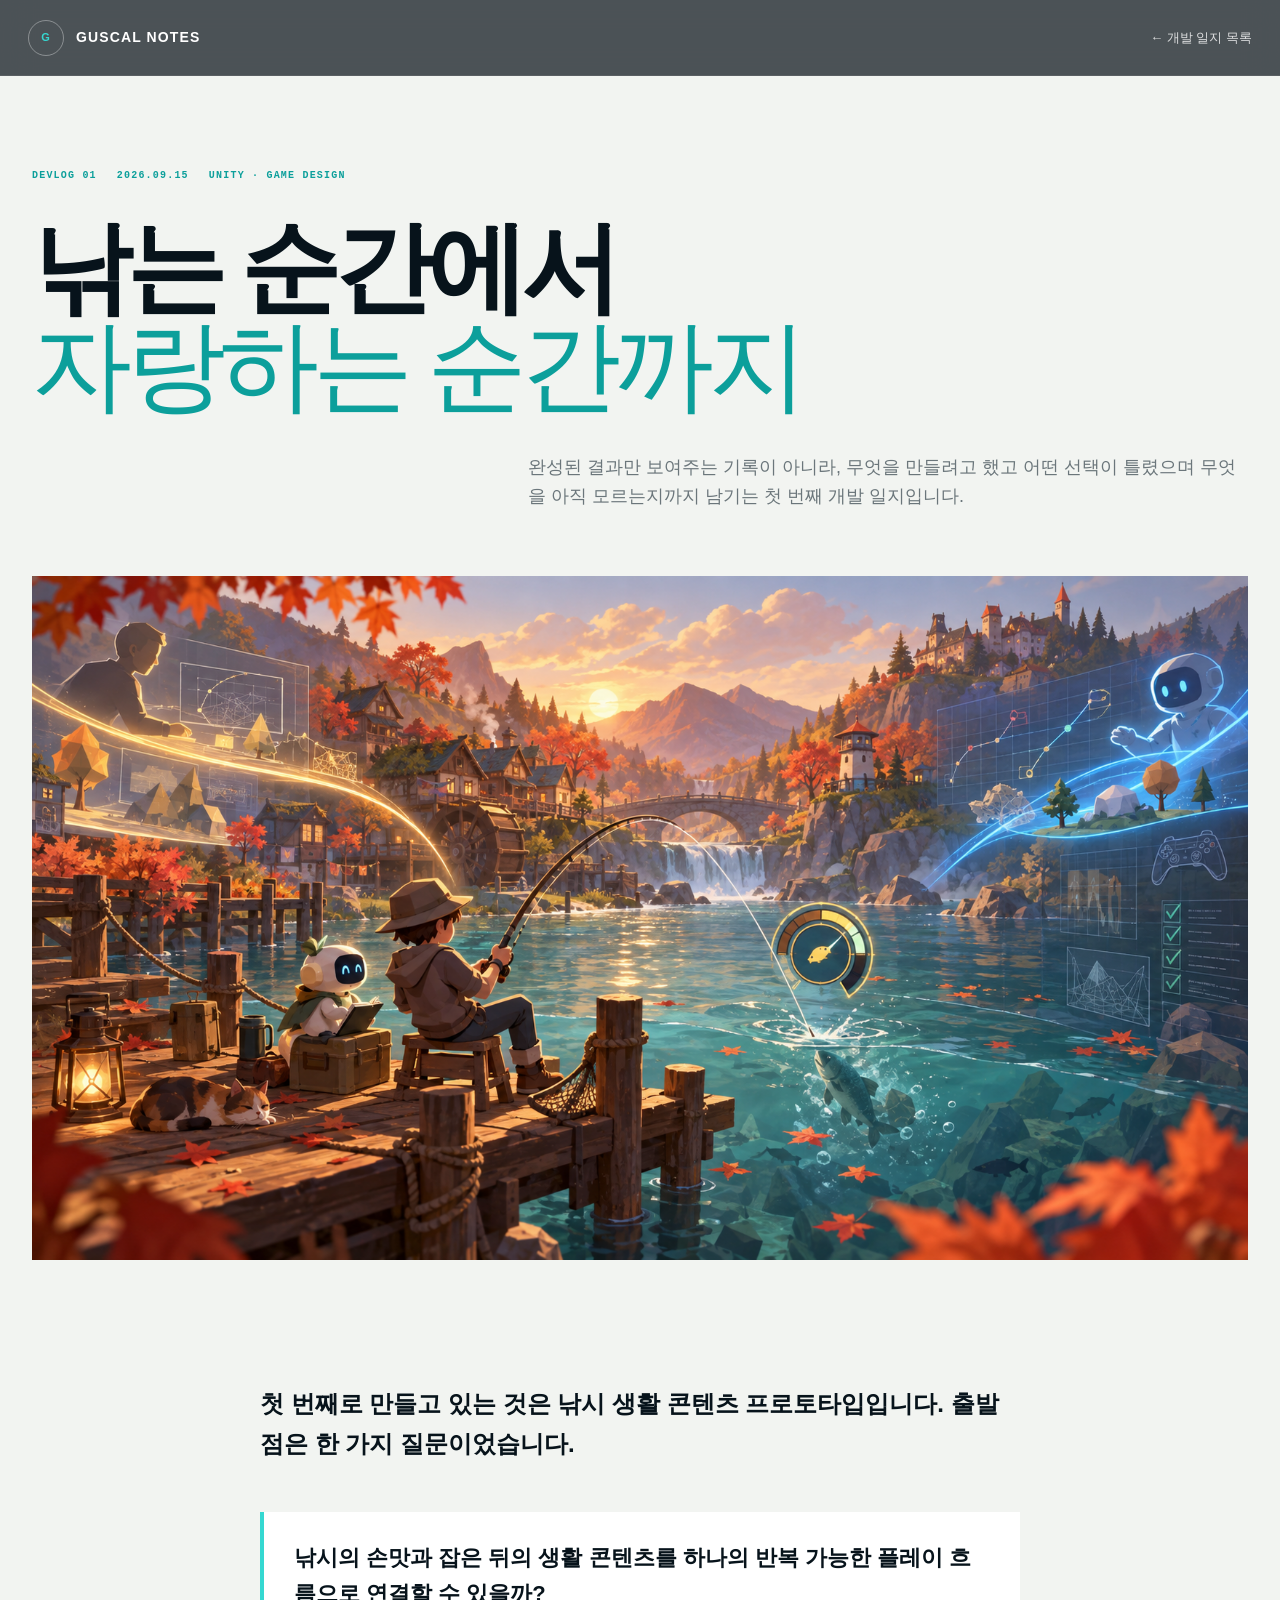
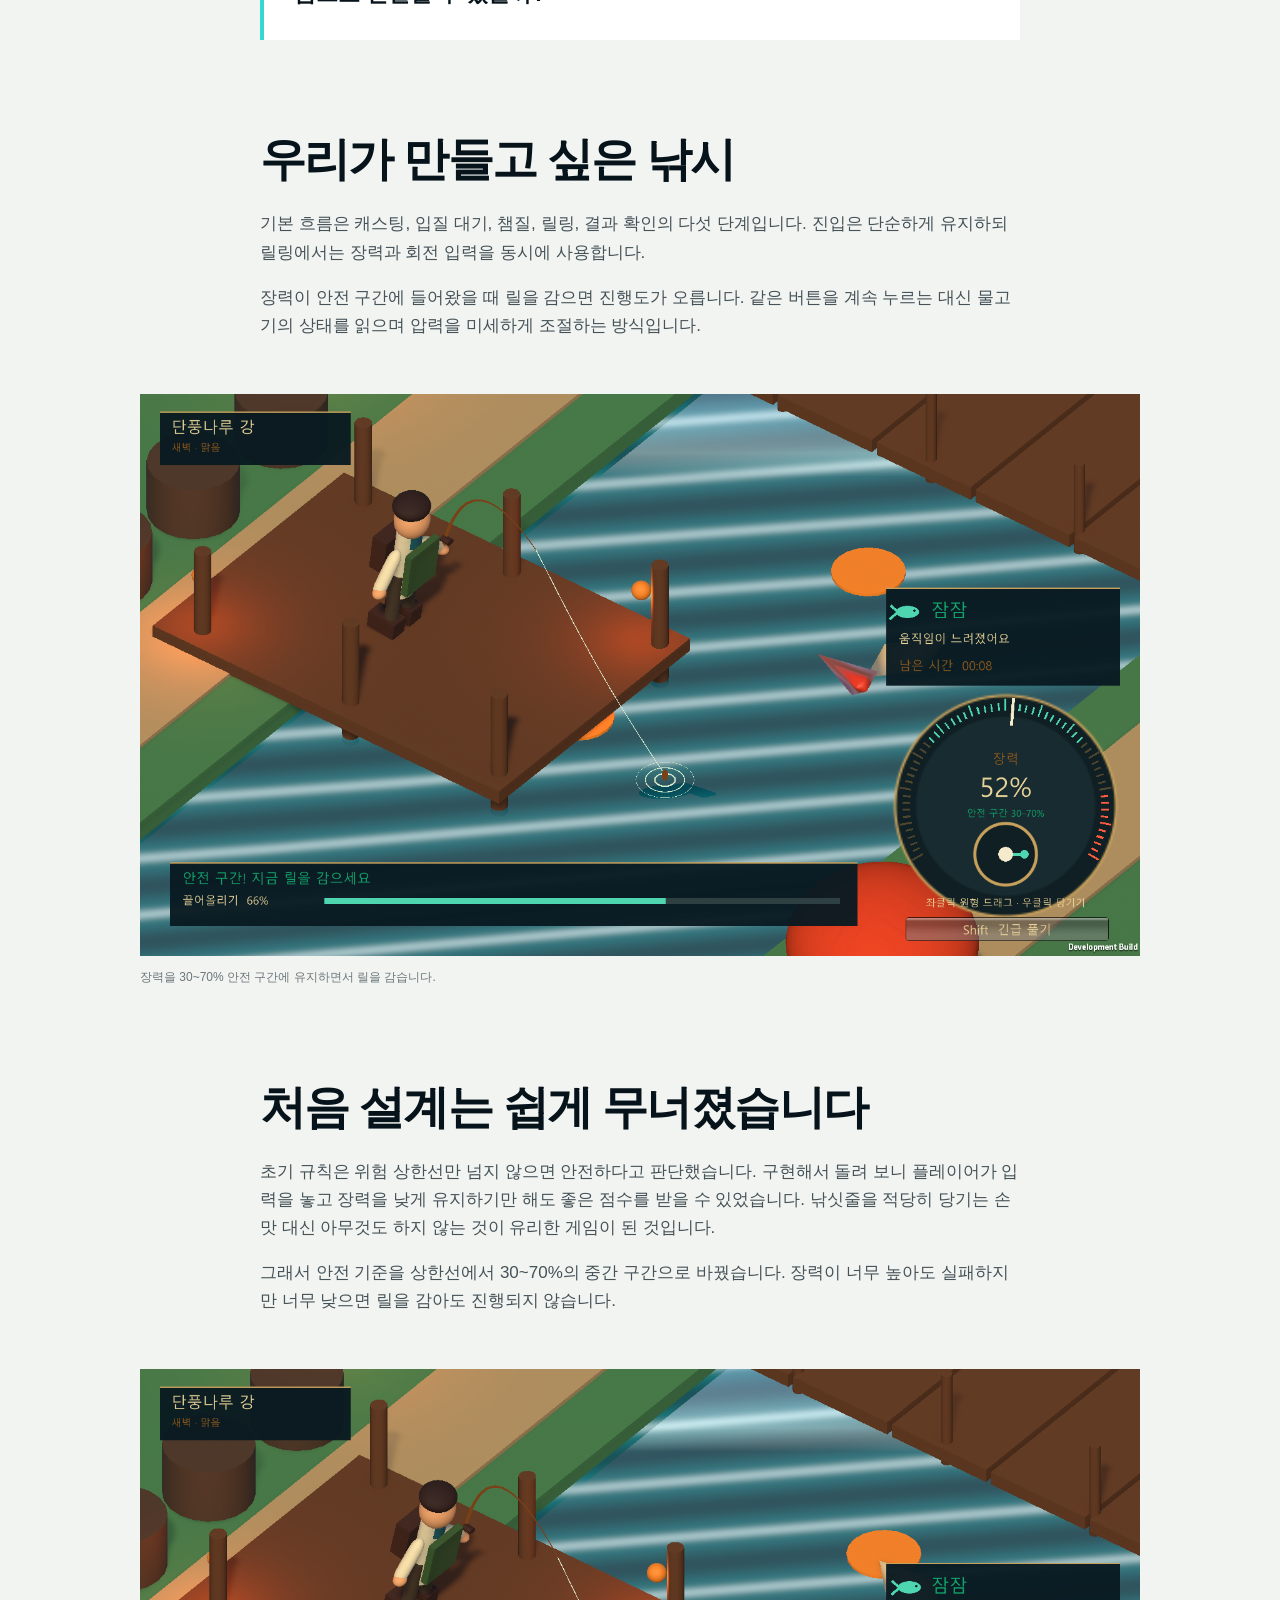
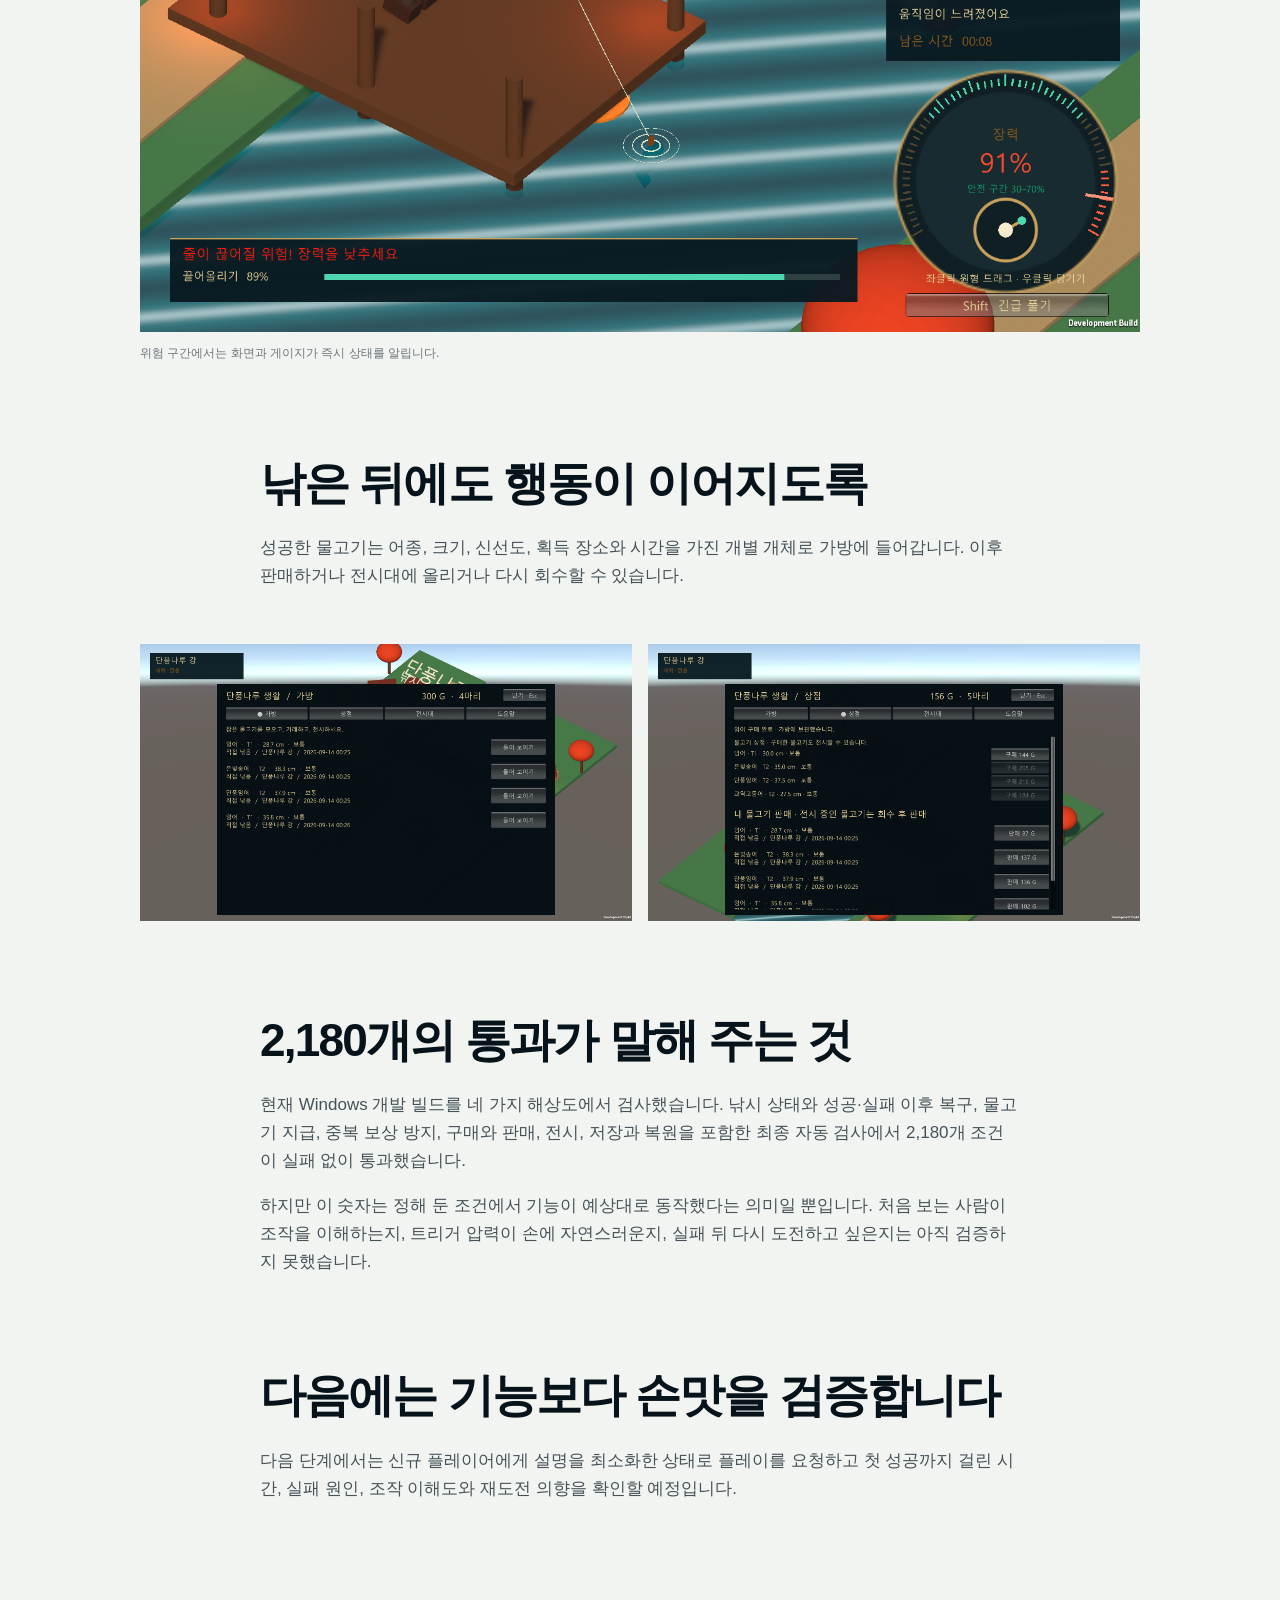
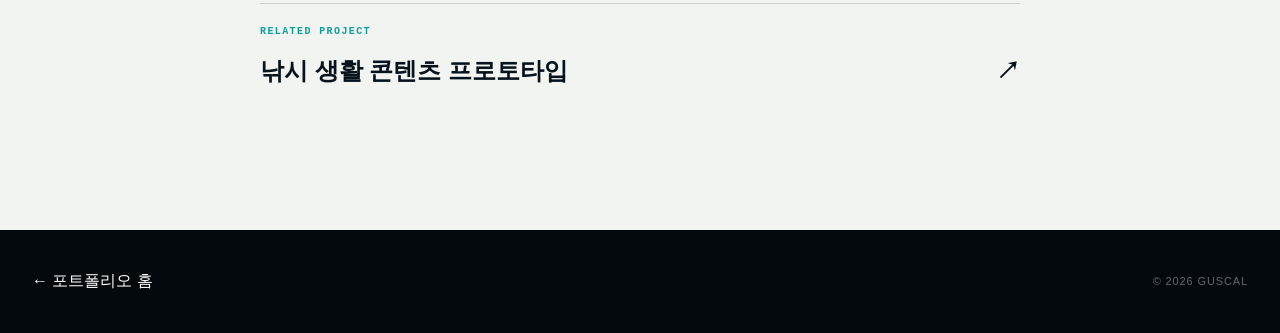
==== portfolio/devlog/fishing-01.html @ 97b74a95 "Publish Guscal game design portfolio" ====
<!doctype html>
<html lang="ko">
<head>
  <meta charset="utf-8">
  <meta name="viewport" content="width=device-width, initial-scale=1">
  <meta name="description" content="낚시 생활 콘텐츠 프로토타입 개발 일지 1편">
  <meta name="theme-color" content="#07131b">
  <title>낚는 순간에서 자랑하는 순간까지 — 개발 일지</title>
  <link rel="stylesheet" href="../assets/css/styles.css">
  <script src="../assets/js/main.js" defer></script>
</head>
<body class="article-page">
  <a class="skip-link" href="#main">본문으로 바로가기</a>
  <header class="site-header article-header" data-header>
    <a class="brand" href="../index.html"><span class="brand-mark" aria-hidden="true">G</span><span>GUSCAL NOTES</span></a>
    <a class="back-link" href="../index.html#devlog">← 개발 일지 목록</a>
  </header>

  <main id="main">
    <article>
      <header class="article-hero wrap">
        <div class="article-meta"><span>DEVLOG 01</span><time datetime="2026-09-15">2026.09.15</time><span>UNITY · GAME DESIGN</span></div>
        <h1>낚는 순간에서<br><em>자랑하는 순간까지</em></h1>
        <p class="article-deck">완성된 결과만 보여주는 기록이 아니라, 무엇을 만들려고 했고 어떤 선택이 틀렸으며 무엇을 아직 모르는지까지 남기는 첫 번째 개발 일지입니다.</p>
        <img src="../assets/images/project-fishing.png" alt="낚시 게임 개발 일지 대표 이미지">
      </header>

      <div class="article-body">
        <p class="article-lead">첫 번째로 만들고 있는 것은 낚시 생활 콘텐츠 프로토타입입니다. 출발점은 한 가지 질문이었습니다.</p>
        <blockquote>낚시의 손맛과 잡은 뒤의 생활 콘텐츠를 하나의 반복 가능한 플레이 흐름으로 연결할 수 있을까?</blockquote>

        <h2>우리가 만들고 싶은 낚시</h2>
        <p>기본 흐름은 캐스팅, 입질 대기, 챔질, 릴링, 결과 확인의 다섯 단계입니다. 진입은 단순하게 유지하되 릴링에서는 장력과 회전 입력을 동시에 사용합니다.</p>
        <p>장력이 안전 구간에 들어왔을 때 릴을 감으면 진행도가 오릅니다. 같은 버튼을 계속 누르는 대신 물고기의 상태를 읽으며 압력을 미세하게 조절하는 방식입니다.</p>
        <figure><img src="../assets/images/gameplay-safe.png" alt="장력이 안전 구간에 들어온 릴링 화면"><figcaption>장력을 30~70% 안전 구간에 유지하면서 릴을 감습니다.</figcaption></figure>

        <h2>처음 설계는 쉽게 무너졌습니다</h2>
        <p>초기 규칙은 위험 상한선만 넘지 않으면 안전하다고 판단했습니다. 구현해서 돌려 보니 플레이어가 입력을 놓고 장력을 낮게 유지하기만 해도 좋은 점수를 받을 수 있었습니다. 낚싯줄을 적당히 당기는 손맛 대신 아무것도 하지 않는 것이 유리한 게임이 된 것입니다.</p>
        <p>그래서 안전 기준을 상한선에서 30~70%의 중간 구간으로 바꿨습니다. 장력이 너무 높아도 실패하지만 너무 낮으면 릴을 감아도 진행되지 않습니다.</p>
        <figure><img src="../assets/images/gameplay-danger.png" alt="장력이 위험 범위까지 올라간 릴링 화면"><figcaption>위험 구간에서는 화면과 게이지가 즉시 상태를 알립니다.</figcaption></figure>

        <h2>낚은 뒤에도 행동이 이어지도록</h2>
        <p>성공한 물고기는 어종, 크기, 신선도, 획득 장소와 시간을 가진 개별 개체로 가방에 들어갑니다. 이후 판매하거나 전시대에 올리거나 다시 회수할 수 있습니다.</p>
        <div class="article-gallery">
          <img src="../assets/images/life-inventory.png" alt="물고기 개별 정보가 표시되는 가방">
          <img src="../assets/images/life-shop.png" alt="물고기를 사고파는 상점">
        </div>

        <h2>2,180개의 통과가 말해 주는 것</h2>
        <p>현재 Windows 개발 빌드를 네 가지 해상도에서 검사했습니다. 낚시 상태와 성공·실패 이후 복구, 물고기 지급, 중복 보상 방지, 구매와 판매, 전시, 저장과 복원을 포함한 최종 자동 검사에서 2,180개 조건이 실패 없이 통과했습니다.</p>
        <p>하지만 이 숫자는 정해 둔 조건에서 기능이 예상대로 동작했다는 의미일 뿐입니다. 처음 보는 사람이 조작을 이해하는지, 트리거 압력이 손에 자연스러운지, 실패 뒤 다시 도전하고 싶은지는 아직 검증하지 못했습니다.</p>

        <h2>다음에는 기능보다 손맛을 검증합니다</h2>
        <p>다음 단계에서는 신규 플레이어에게 설명을 최소화한 상태로 플레이를 요청하고 첫 성공까지 걸린 시간, 실패 원인, 조작 이해도와 재도전 의향을 확인할 예정입니다.</p>

        <div class="article-project-link">
          <span>RELATED PROJECT</span>
          <a href="../projects/fishing-life.html">낚시 생활 콘텐츠 프로토타입 <b>↗</b></a>
        </div>
      </div>
    </article>
  </main>

  <footer class="site-footer compact-footer"><div class="wrap"><a href="../index.html">← 포트폴리오 홈</a><small>© <span data-year></span> GUSCAL</small></div></footer>
</body>
</html>
---- portfolio/assets/css/styles.css ----
:root {
  --ink: #07131b;
  --ink-2: #0c1f2a;
  --paper: #f2f4f1;
  --white: #fff;
  --muted: #6b767b;
  --line: rgba(7, 19, 27, .16);
  --aqua: #35d8d1;
  --aqua-dark: #0c9f9b;
  --max: 1280px;
  --header: 76px;
}

* { box-sizing: border-box; }
html { scroll-behavior: smooth; }
body { margin: 0; color: var(--ink); background: var(--paper); font-family: Pretendard, "Noto Sans KR", "Segoe UI", Arial, sans-serif; line-height: 1.65; }
img { display: block; max-width: 100%; }
a { color: inherit; text-decoration: none; }
button { font: inherit; }
::selection { background: var(--aqua); color: var(--ink); }
.wrap { width: min(calc(100% - 64px), var(--max)); margin-inline: auto; }
.skip-link { position: fixed; top: 8px; left: 8px; z-index: 999; padding: 10px 14px; background: var(--aqua); transform: translateY(-150%); }
.skip-link:focus { transform: none; }

.site-header { position: fixed; inset: 0 0 auto; z-index: 50; height: var(--header); padding: 0 max(28px, calc((100vw - var(--max))/2)); display: flex; align-items: center; justify-content: space-between; color: #fff; background: rgba(5, 14, 21, .7); border-bottom: 1px solid rgba(255,255,255,.08); backdrop-filter: blur(16px); transition: height .25s, background .25s; }
.site-header.scrolled { height: 64px; background: rgba(5, 14, 21, .94); }
.brand { display: flex; align-items: center; gap: 12px; font-weight: 800; font-size: 14px; letter-spacing: .08em; }
.brand-mark { width: 36px; aspect-ratio: 1; display: grid; place-items: center; border: 1px solid rgba(255,255,255,.35); color: var(--aqua); font-size: 11px; border-radius: 50%; }
.site-nav { display: flex; align-items: center; gap: 32px; font-size: 13px; }
.site-nav a { position: relative; opacity: .82; }
.site-nav a:not(.nav-cta)::after { content: ""; position: absolute; left: 0; right: 100%; bottom: -6px; height: 1px; background: var(--aqua); transition: right .25s; }
.site-nav a:hover { opacity: 1; }
.site-nav a:hover::after { right: 0; }
.nav-cta { padding: 9px 15px; border: 1px solid rgba(255,255,255,.28); border-radius: 100px; }
.menu-toggle { display: none; width: 42px; height: 42px; padding: 12px; border: 0; background: transparent; }
.menu-toggle span { display: block; height: 1px; margin: 6px 0; background: #fff; }
.back-link { font-size: 13px; opacity: .8; }

.hero { position: relative; min-height: 100svh; display: flex; align-items: end; overflow: hidden; color: #fff; background: var(--ink); }
.hero-media { position: absolute; inset: 0; background: linear-gradient(90deg, rgba(4,13,19,.97) 0%, rgba(4,13,19,.66) 48%, rgba(4,13,19,.22) 100%), linear-gradient(0deg, rgba(4,13,19,.86), transparent 58%), url("../images/hero-fishing.png") center/cover; transform: scale(1.025); }
.hero-grid { position: absolute; inset: 0; opacity: .12; background-image: linear-gradient(rgba(255,255,255,.12) 1px, transparent 1px), linear-gradient(90deg, rgba(255,255,255,.12) 1px, transparent 1px); background-size: 9vw 9vw; mask-image: linear-gradient(to right, #000, transparent 76%); }
.hero-content { position: relative; padding-block: 180px 86px; }
.eyebrow { margin: 0 0 24px; color: var(--aqua); font-size: 12px; font-weight: 800; letter-spacing: .18em; }
.hero h1, .detail-title h1, .article-hero h1 { margin: 0; font-size: clamp(48px, 7.8vw, 118px); line-height: .98; letter-spacing: -.065em; font-weight: 760; word-break: keep-all; }
.hero h1 em, .detail-title h1 em, .article-hero h1 em { color: var(--aqua); font-style: normal; font-weight: 300; }
.hero-bottom { margin-top: 58px; display: flex; align-items: end; justify-content: space-between; }
.hero-bottom p { margin: 0; color: rgba(255,255,255,.68); font-size: 16px; }
.round-link { width: 72px; height: 72px; display: grid; place-items: center; border: 1px solid rgba(255,255,255,.35); border-radius: 50%; font-size: 26px; transition: background .2s, color .2s, transform .2s; }
.round-link:hover { background: var(--aqua); color: var(--ink); transform: translateY(4px); }
.hero-index { position: absolute; right: 26px; top: 50%; writing-mode: vertical-rl; color: rgba(255,255,255,.34); font-size: 10px; letter-spacing: .18em; }

.section { padding-block: clamp(84px, 11vw, 156px); }
.section-grid, .case-grid { display: grid; grid-template-columns: minmax(220px, .72fr) minmax(0, 1.7fr); gap: clamp(48px, 8vw, 132px); }
.section-heading span, .case-label span { display: inline-block; margin-bottom: 18px; color: var(--aqua-dark); font: 800 11px/1 monospace; letter-spacing: .18em; }
.section-heading h2, .case-label h2 { margin: 0; font-size: clamp(34px, 4vw, 56px); line-height: 1.05; letter-spacing: -.045em; }
.section-heading h2::after { content: ""; display: block; width: 54px; height: 3px; margin-top: 22px; background: var(--aqua); }
.section-heading p { max-width: 330px; margin: 24px 0 0; color: var(--muted); }
.intro { background: #fff; }
.intro-copy { max-width: 790px; }
.lead, .case-copy .lead { margin: 0 0 28px; font-size: clamp(25px, 3vw, 42px); line-height: 1.45; letter-spacing: -.035em; font-weight: 660; word-break: keep-all; }
.intro-copy > p:not(.lead), .case-copy > p:not(.lead) { max-width: 680px; color: #4f5b60; font-size: 17px; }
.role-row { display: flex; flex-wrap: wrap; gap: 8px; margin-top: 40px; }
.role-row span { padding: 9px 13px; border: 1px solid var(--line); border-radius: 100px; font: 700 11px/1 monospace; letter-spacing: .06em; }

.projects-section { background: var(--paper); }
.projects-section .section-heading { margin-bottom: 54px; }
.project-card { display: block; overflow: hidden; color: #fff; background: var(--ink); border-radius: 4px; }
.project-image { position: relative; aspect-ratio: 16 / 8.5; overflow: hidden; }
.project-image::after { content: ""; position: absolute; inset: 0; background: linear-gradient(0deg, rgba(3,11,16,.5), transparent 60%); }
.project-image img { width: 100%; height: 100%; object-fit: cover; transition: transform .8s cubic-bezier(.2,.75,.25,1); }
.project-card:hover .project-image img { transform: scale(1.025); }
.project-number { position: absolute; z-index: 1; top: 28px; left: 30px; padding: 8px 11px; background: rgba(4,15,21,.72); border: 1px solid rgba(255,255,255,.2); font: 700 10px/1 monospace; letter-spacing: .12em; }
.project-body { display: grid; grid-template-columns: 1.2fr .8fr; gap: 48px; padding: clamp(28px, 5vw, 64px); }
.project-kicker { margin: 0 0 18px; color: var(--aqua); font: 700 10px/1.3 monospace; letter-spacing: .12em; }
.project-body h3 { margin: 0; font-size: clamp(34px, 4.7vw, 66px); line-height: 1.04; letter-spacing: -.05em; }
.project-summary { align-self: end; color: rgba(255,255,255,.66); }
.project-summary p { margin: 0 0 28px; }
.text-link { display: inline-flex; gap: 20px; align-items: center; color: inherit; font-size: 14px; font-weight: 800; }
.text-link b { color: var(--aqua); font-size: 18px; transition: transform .2s; }
.text-link:hover b { transform: translate(4px,-4px); }
.project-facts { display: grid; grid-template-columns: repeat(4, 1fr); border-bottom: 1px solid var(--line); }
.project-facts div { padding: 34px 22px; border-left: 1px solid var(--line); }
.project-facts div:last-child { border-right: 1px solid var(--line); }
.project-facts strong { display: block; font-size: 26px; letter-spacing: -.03em; }
.project-facts span { color: var(--muted); font-size: 12px; }

.devlog-section { background: #fff; }
.journal-card { display: grid; grid-template-columns: 1.1fr .9fr; min-width: 0; border-top: 1px solid var(--line); border-bottom: 1px solid var(--line); }
.journal-image { overflow: hidden; min-height: 440px; }
.journal-image img { width: 100%; height: 100%; object-fit: cover; transition: transform .6s; }
.journal-image:hover img { transform: scale(1.02); }
.journal-content { padding: 42px 0 42px clamp(32px, 5vw, 72px); align-self: center; }
.journal-meta { display: flex; justify-content: space-between; gap: 20px; color: var(--aqua-dark); font: 800 10px/1 monospace; letter-spacing: .12em; }
.journal-content h3 { margin: 34px 0 24px; font-size: clamp(34px, 4vw, 58px); line-height: 1.08; letter-spacing: -.045em; }
.journal-content > p { color: var(--muted); }
.journal-content .text-link { margin-top: 18px; }

.process-section { color: #fff; background: var(--ink); }
.process-section .section-heading { margin-bottom: 60px; }
.process-list { margin: 0; padding: 0; list-style: none; border-top: 1px solid rgba(255,255,255,.16); }
.process-list li { display: grid; grid-template-columns: 80px 1fr 1.4fr; align-items: baseline; gap: 28px; padding: 32px 0; border-bottom: 1px solid rgba(255,255,255,.16); }
.process-list span { color: var(--aqua); font: 700 11px monospace; }
.process-list h3 { margin: 0; font-size: 32px; letter-spacing: -.03em; }
.process-list p { margin: 0; color: rgba(255,255,255,.6); }

.site-footer { padding-block: 110px 46px; color: #fff; background: #03090d; }
.footer-grid { display: grid; grid-template-columns: 1fr auto; gap: 80px; }
.site-footer h2 { margin: 0; font-size: clamp(42px, 6vw, 86px); line-height: .98; letter-spacing: -.055em; }
.footer-links { display: flex; flex-direction: column; justify-content: end; gap: 12px; font-weight: 700; }
.site-footer small { grid-column: 1 / -1; margin-top: 60px; color: rgba(255,255,255,.38); font-size: 11px; letter-spacing: .08em; }

/* Project detail */
.detail-page, .article-page { background: #fff; }
.detail-hero { position: relative; min-height: 88svh; display: flex; align-items: end; overflow: hidden; color: #fff; background: var(--ink); }
.detail-hero > img { position: absolute; inset: 0; width: 100%; height: 100%; object-fit: cover; }
.detail-overlay { position: absolute; inset: 0; background: linear-gradient(0deg, rgba(3,10,15,.94), rgba(3,10,15,.12) 62%), linear-gradient(90deg, rgba(3,10,15,.64), transparent 60%); }
.detail-title { position: relative; padding-block: 170px 80px; }
.detail-title > p:last-child { max-width: 620px; margin: 38px 0 0; color: rgba(255,255,255,.72); font-size: 18px; }
.detail-meta { padding-block: 0; color: #fff; background: var(--ink); }
.meta-grid { display: grid; grid-template-columns: repeat(4, 1fr); border-top: 1px solid rgba(255,255,255,.16); }
.meta-grid div { padding: 32px 24px 42px 0; }
.meta-grid span { display: block; margin-bottom: 12px; color: var(--aqua); font: 700 10px monospace; letter-spacing: .16em; }
.meta-grid strong { font-size: 15px; font-weight: 600; }
.case-section { background: #fff; }
.case-copy blockquote { margin: 48px 0 0; padding: 24px 0 24px 28px; border-left: 3px solid var(--aqua); font-size: 21px; font-weight: 700; }
.wide-media { width: min(calc(100% - 64px), 1440px); margin-inline: auto; padding-block: 0; }
.wide-media img { width: 100%; border-radius: 4px; }
.media-caption { display: flex; justify-content: space-between; gap: 40px; margin: 18px 0 0; color: var(--muted); font-size: 12px; }
.media-caption span { color: var(--aqua-dark); font: 800 10px monospace; letter-spacing: .15em; }
.case-list { margin: 44px 0 0; padding: 0; list-style: none; border-top: 1px solid var(--line); }
.case-list li { display: flex; justify-content: space-between; gap: 24px; padding: 18px 0; border-bottom: 1px solid var(--line); }
.case-list span { color: var(--muted); text-align: right; }
.media-pair { display: grid; grid-template-columns: 1fr 1fr; gap: 20px; padding-block: 0 clamp(84px, 11vw, 156px); }
figure { margin: 0; }
.media-pair img { width: 100%; height: 100%; max-height: 520px; object-fit: cover; }
figcaption { margin-top: 12px; color: var(--muted); font-size: 12px; }
.soft-section { background: var(--paper); }
.gallery-three { display: grid; grid-template-columns: repeat(3,1fr); gap: 18px; margin-top: 68px; }
.gallery-three img { width: 100%; aspect-ratio: 4 / 3; object-fit: cover; }
.gallery-three figcaption { color: var(--ink); font: 800 10px monospace; letter-spacing: .14em; }
.results { color: #fff; background: var(--ink); }
.results .case-label { margin-bottom: 58px; }
.result-grid { display: grid; grid-template-columns: repeat(3, 1fr); border-top: 1px solid rgba(255,255,255,.18); border-bottom: 1px solid rgba(255,255,255,.18); }
.result-grid div { padding: 44px 28px 44px 0; }
.result-grid strong { display: block; color: var(--aqua); font-size: clamp(46px, 6vw, 82px); line-height: 1; letter-spacing: -.06em; }
.result-grid span { color: rgba(255,255,255,.62); font-size: 12px; }
.result-note { max-width: 720px; margin: 46px 0 0 auto; color: rgba(255,255,255,.65); font-size: 16px; }
.next-link { background: var(--paper); }
.next-link a { display: flex; align-items: baseline; justify-content: space-between; gap: 24px; padding: 28px 0; border-top: 1px solid var(--line); border-bottom: 1px solid var(--line); font-size: clamp(22px, 3.2vw, 42px); font-weight: 700; letter-spacing: -.035em; }
.next-link a span { color: var(--muted); font: 700 10px monospace; letter-spacing: .12em; }
.next-link a b { color: var(--aqua-dark); }
.compact-footer { padding-block: 38px; }
.compact-footer .wrap { display: flex; justify-content: space-between; align-items: center; }
.compact-footer small { margin: 0; }

/* Article */
.article-page { background: var(--paper); }
.article-header { position: absolute; }
.article-hero { padding-top: 170px; }
.article-meta { display: flex; gap: 20px; color: var(--aqua-dark); font: 800 10px monospace; letter-spacing: .12em; }
.article-hero h1 { margin-top: 38px; color: var(--ink); }
.article-hero h1 em { color: var(--aqua-dark); }
.article-deck { max-width: 720px; margin: 38px 0 64px auto; color: var(--muted); font-size: 18px; }
.article-hero > img { width: 100%; max-height: 720px; object-fit: cover; }
.article-body { width: min(calc(100% - 48px), 760px); margin: 0 auto; padding-block: 100px 140px; }
.article-body p { color: #455258; font-size: 17px; }
.article-lead { color: var(--ink) !important; font-size: 24px !important; font-weight: 700; }
.article-body h2 { margin: 92px 0 24px; font-size: clamp(30px, 4vw, 46px); line-height: 1.18; letter-spacing: -.04em; }
.article-body blockquote { margin: 48px 0; padding: 28px 30px; color: var(--ink); background: #fff; border-left: 4px solid var(--aqua); font-size: 22px; font-weight: 700; }
.article-body figure { margin: 54px -120px; }
.article-body figure img { width: 100%; }
.article-gallery { display: grid; grid-template-columns: 1fr 1fr; gap: 16px; margin: 54px -120px; }
.article-gallery img { width: 100%; height: 100%; object-fit: cover; }
.article-project-link { margin-top: 100px; padding-top: 22px; border-top: 1px solid var(--line); }
.article-project-link span { display: block; margin-bottom: 14px; color: var(--aqua-dark); font: 800 10px monospace; letter-spacing: .14em; }
.article-project-link a { display: flex; justify-content: space-between; font-size: 24px; font-weight: 750; }

.reveal { opacity: 0; transform: translateY(24px); transition: opacity .7s ease, transform .7s ease; }
.reveal.visible { opacity: 1; transform: none; }

@media (max-width: 820px) {
  :root { --header: 66px; }
  .wrap, .wide-media { width: min(calc(100% - 36px), var(--max)); }
  .menu-toggle { display: block; color: #fff; }
  .site-nav { position: absolute; top: 100%; left: 0; right: 0; display: none; padding: 20px; flex-direction: column; align-items: stretch; gap: 0; background: rgba(5,14,21,.98); border-top: 1px solid rgba(255,255,255,.1); }
  .site-nav.open { display: flex; }
  .site-nav a { padding: 14px 8px; }
  .nav-cta { margin-top: 8px; text-align: center; }
  .hero-content { padding-block: 132px 52px; }
  .hero h1, .detail-title h1, .article-hero h1 { font-size: clamp(44px, 13vw, 74px); }
  .hero-bottom { align-items: center; }
  .hero-index { display: none; }
  .round-link { width: 56px; height: 56px; }
  .section-grid, .case-grid { grid-template-columns: 1fr; gap: 48px; }
  .project-body { grid-template-columns: 1fr; gap: 28px; }
  .project-facts { grid-template-columns: 1fr 1fr; }
  .project-facts div:nth-child(3) { border-left: 1px solid var(--line); }
  .journal-card { grid-template-columns: 1fr; }
  .journal-image { min-height: 320px; }
  .journal-content { padding: 34px 0; }
  .process-list li { grid-template-columns: 44px 1fr; }
  .process-list p { grid-column: 2; }
  .footer-grid { grid-template-columns: 1fr; gap: 48px; }
  .site-footer small { margin-top: 20px; }
  .meta-grid { grid-template-columns: 1fr 1fr; }
  .media-pair, .gallery-three { grid-template-columns: 1fr; }
  .result-grid { grid-template-columns: 1fr; }
  .result-grid div { border-bottom: 1px solid rgba(255,255,255,.14); }
  .next-link a { align-items: flex-start; flex-direction: column; }
  .article-body figure, .article-gallery { margin-inline: 0; }
}

@media (max-width: 520px) {
  .site-header { padding-inline: 18px; }
  .back-link { font-size: 0; }
  .back-link::after { content: "← 목록"; font-size: 12px; }
  .hero-media { background-position: 62% center; }
  .detail-title h1 { font-size: clamp(38px, 10.3vw, 48px); line-height: 1.03; }
  .hero-bottom p { max-width: 250px; font-size: 13px; }
  .project-image { aspect-ratio: 4 / 3; }
  .project-facts { grid-template-columns: 1fr; }
  .project-facts div { border-right: 1px solid var(--line); }
  .meta-grid { grid-template-columns: 1fr; }
  .media-caption { flex-direction: column; gap: 6px; }
  .article-meta { flex-wrap: wrap; }
  .article-gallery { grid-template-columns: 1fr; }
}

@media (prefers-reduced-motion: reduce) {
  html { scroll-behavior: auto; }
  *, *::before, *::after { animation-duration: .01ms !important; transition-duration: .01ms !important; }
  .reveal { opacity: 1; transform: none; }
}
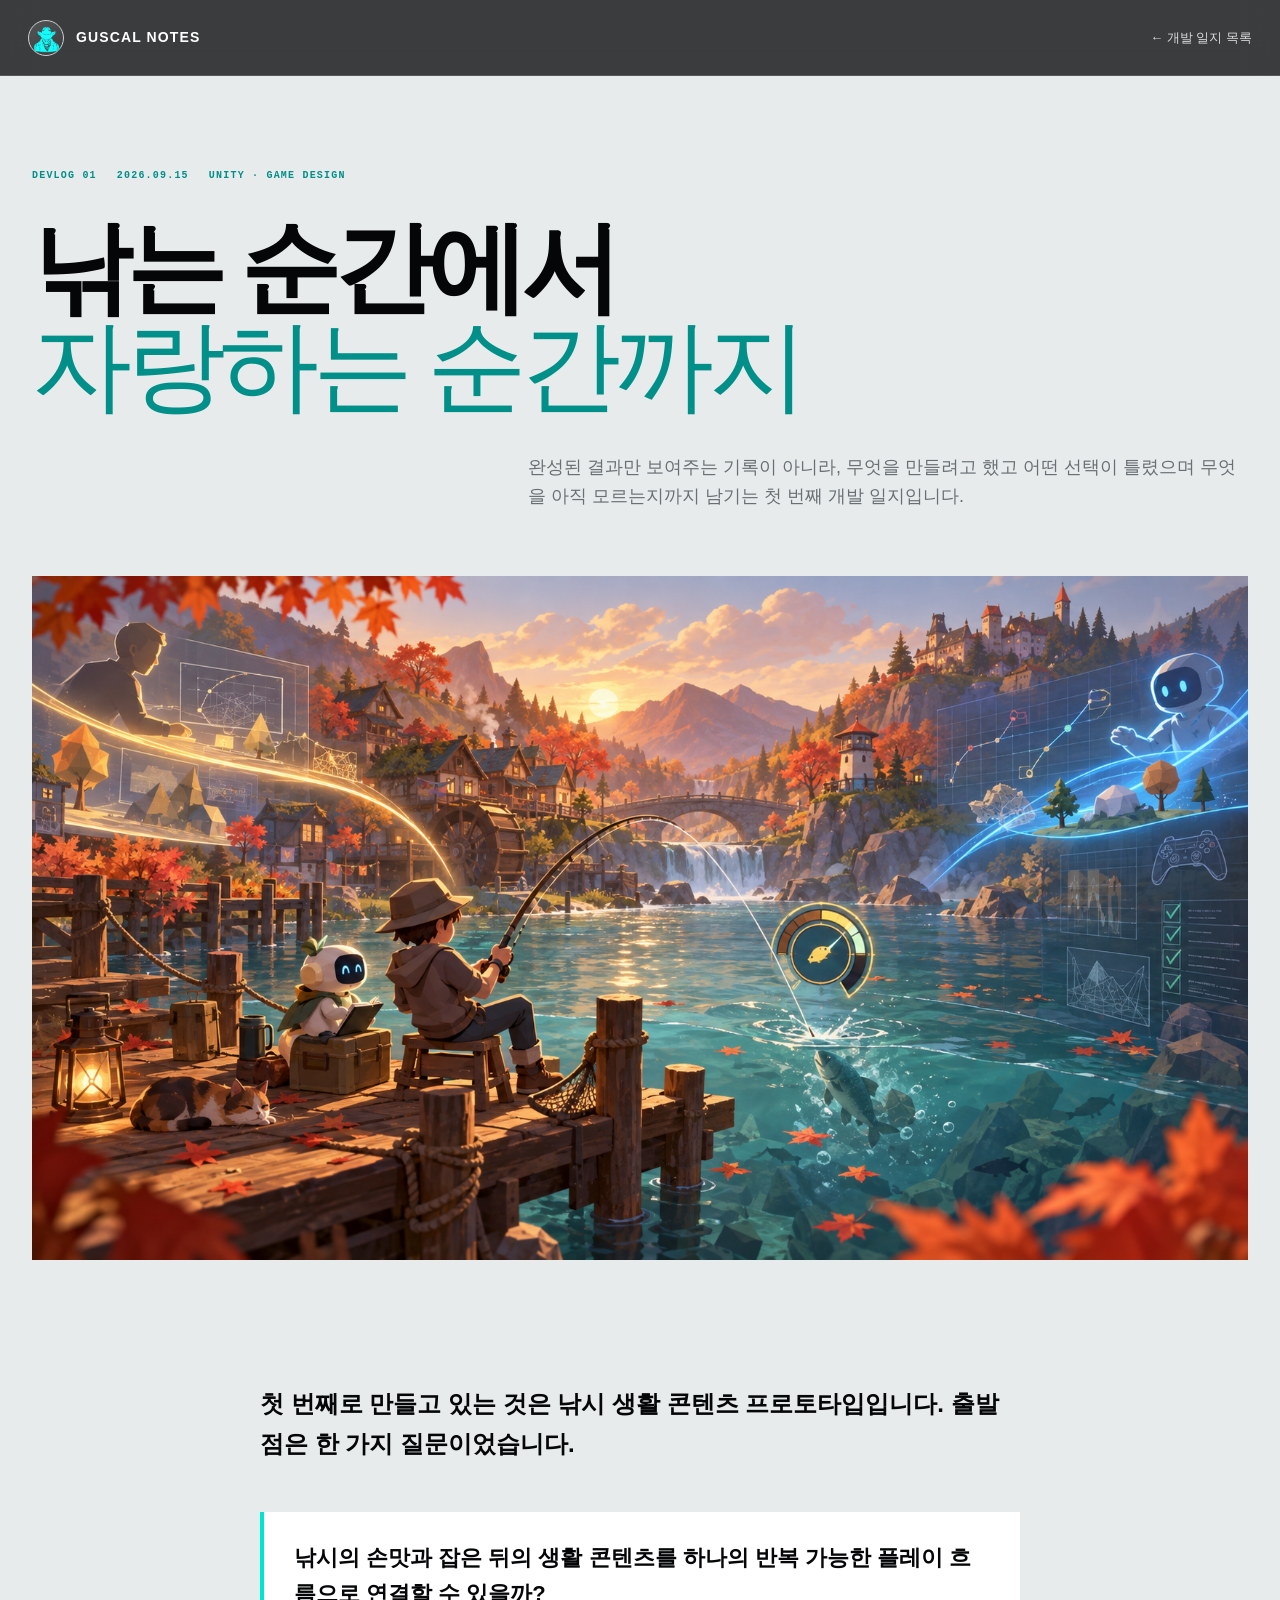
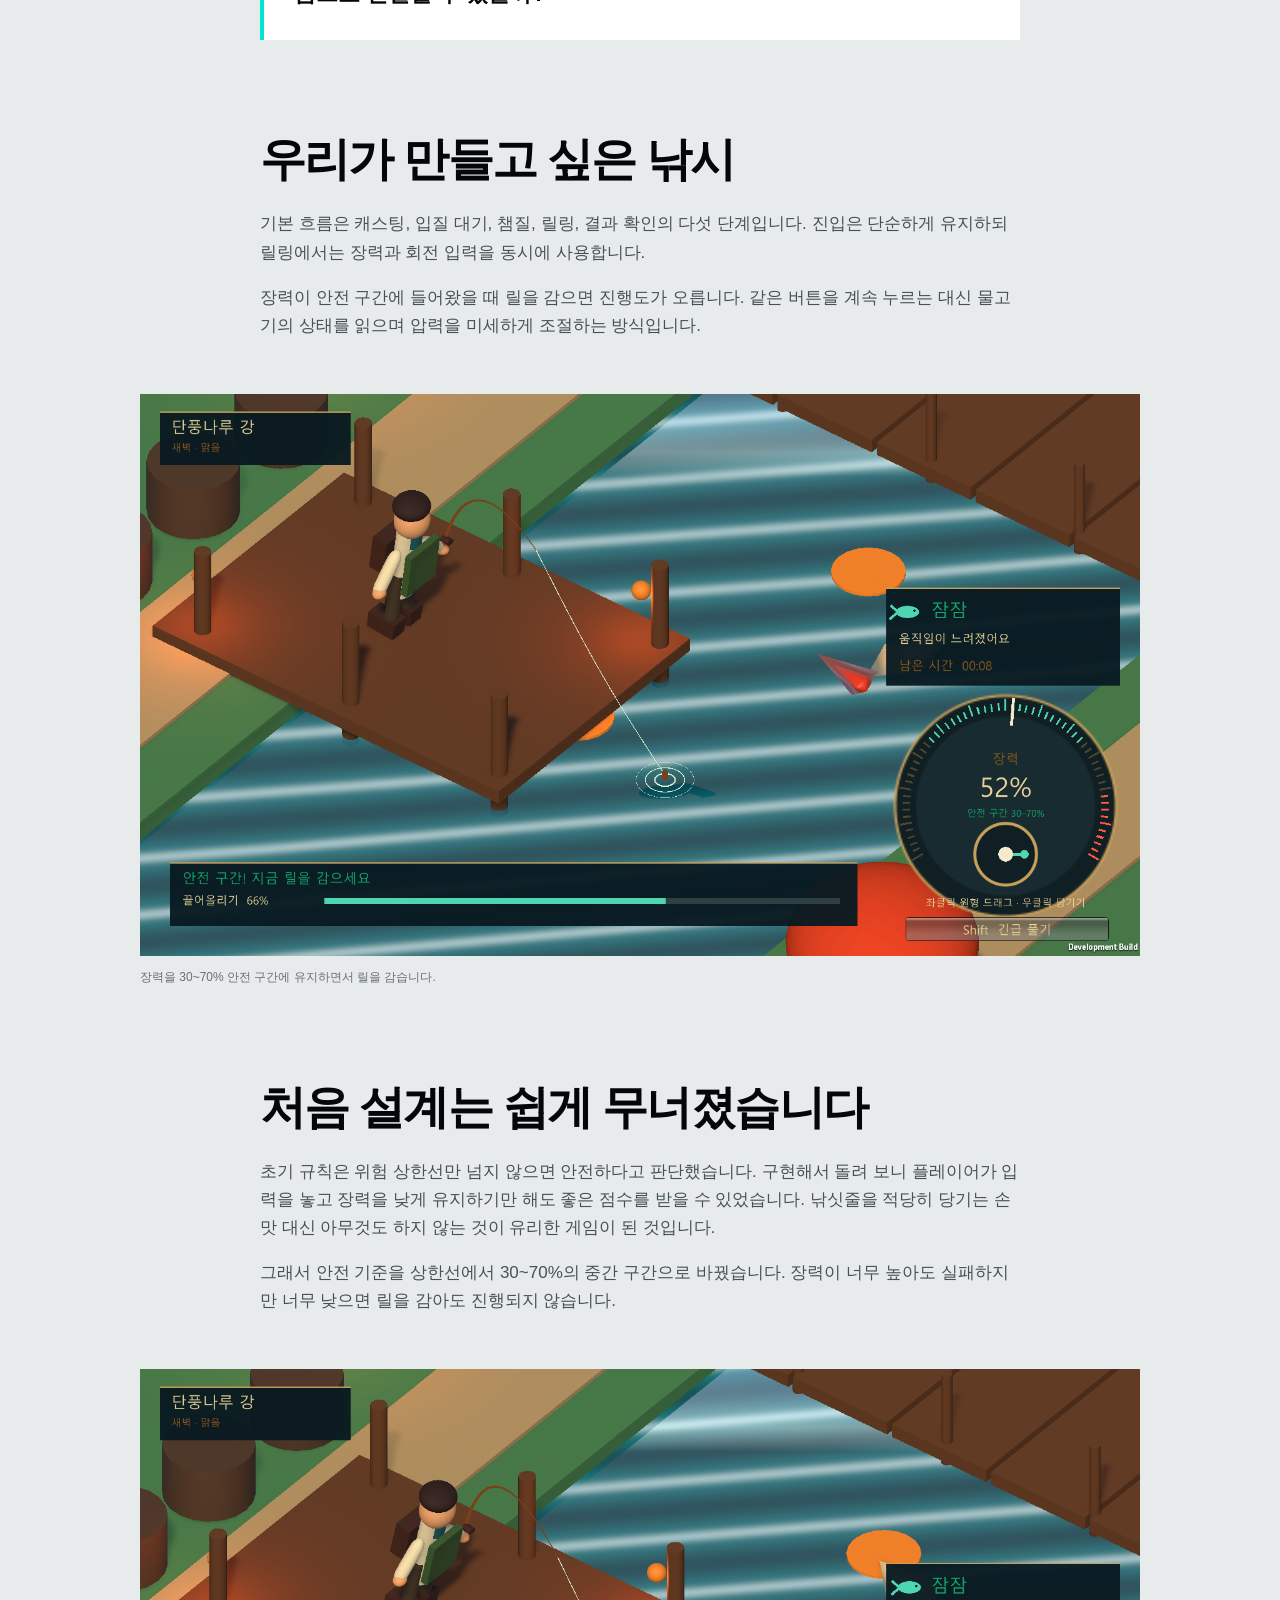
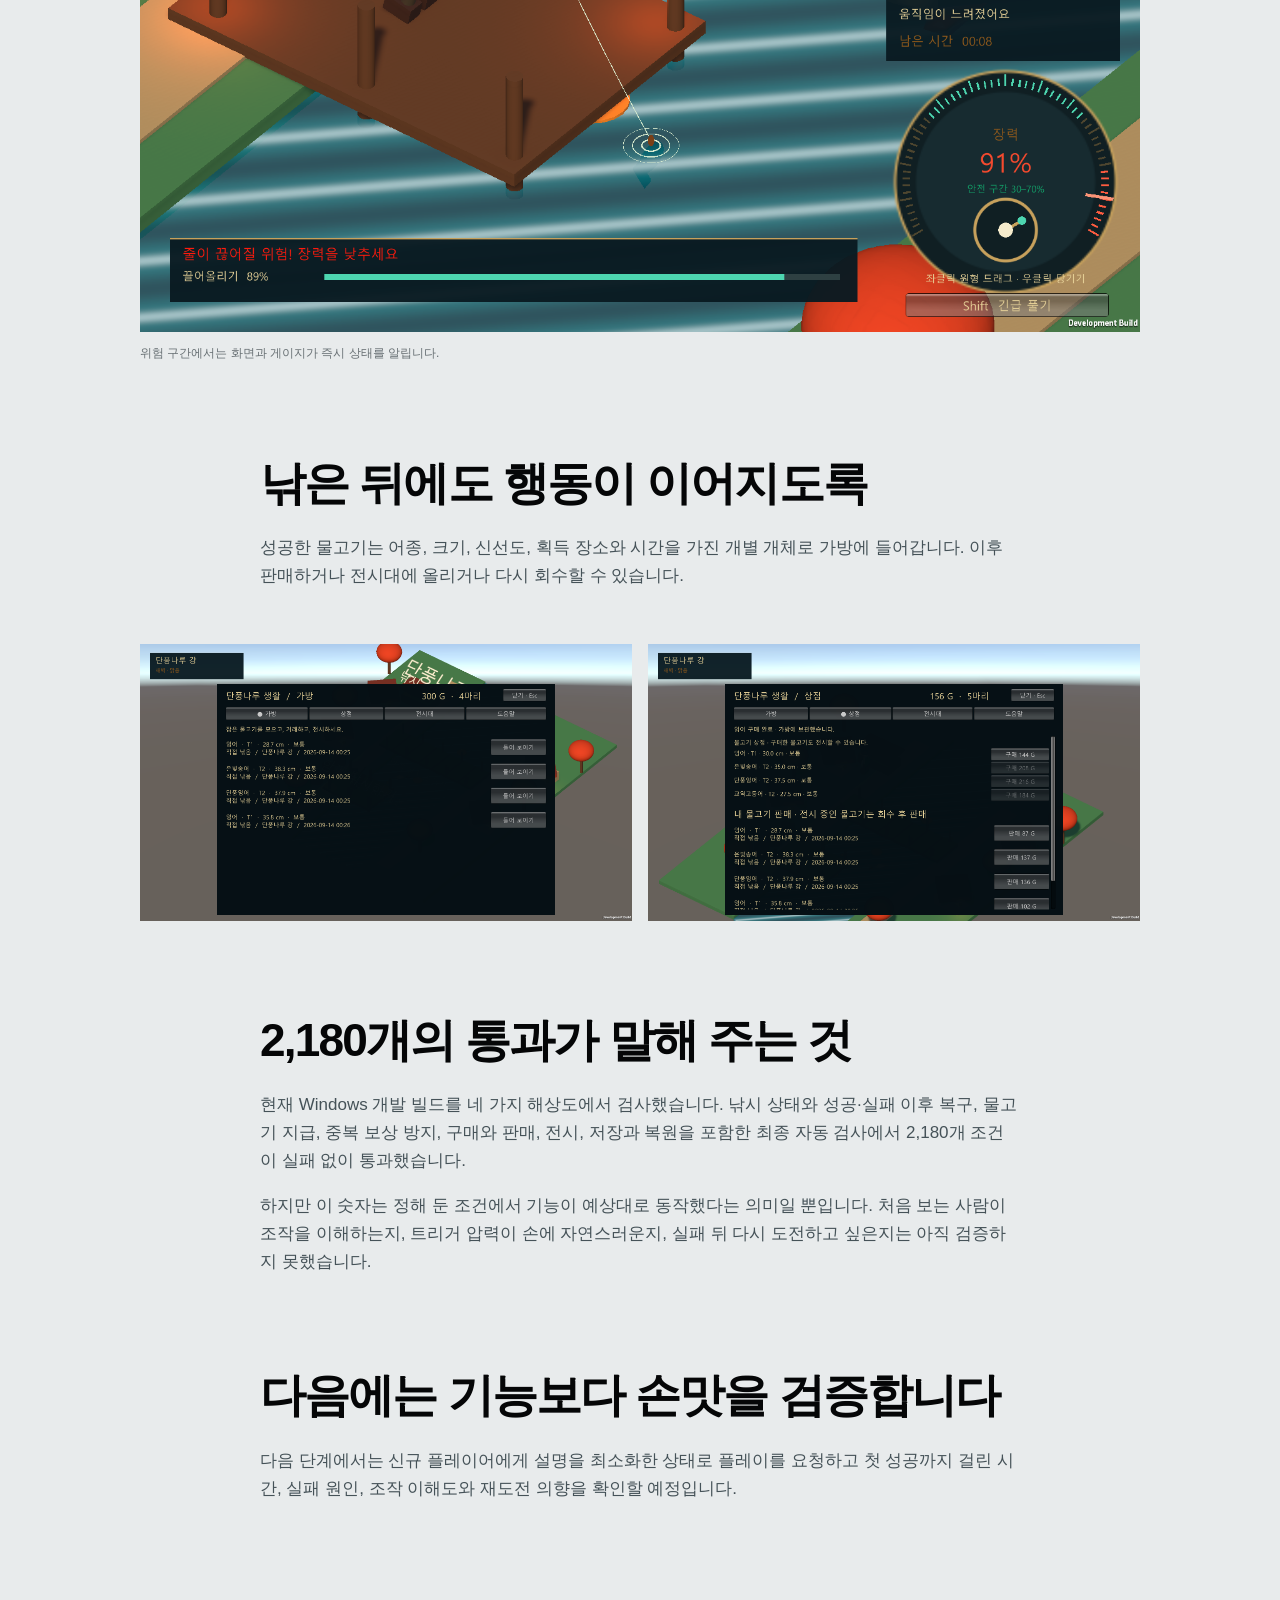
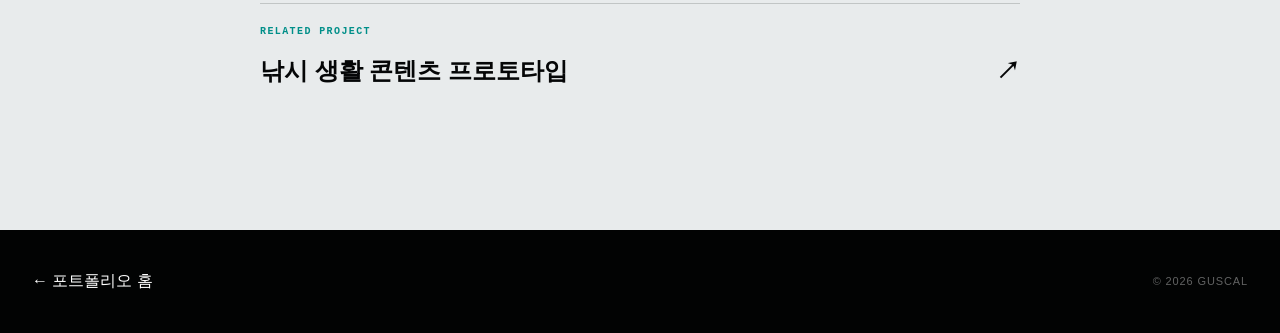
==== commit 42cd1cf6: "Use cowboy pictogram for brand mark" ====
--- a/portfolio/devlog/fishing-01.html
+++ b/portfolio/devlog/fishing-01.html
@@ -12,7 +12,7 @@
 <body class="article-page">
   <a class="skip-link" href="#main">본문으로 바로가기</a>
   <header class="site-header article-header" data-header>
-    <a class="brand" href="../index.html"><span class="brand-mark" aria-hidden="true">G</span><span>GUSCAL NOTES</span></a>
+    <a class="brand" href="../index.html"><span class="brand-mark" aria-hidden="true"><img src="../assets/images/cowboy-pictogram.png" alt=""></span><span>GUSCAL NOTES</span></a>
     <a class="back-link" href="../index.html#devlog">← 개발 일지 목록</a>
   </header>
 
--- a/portfolio/assets/css/styles.css
+++ b/portfolio/assets/css/styles.css
@@ -1,12 +1,13 @@
 :root {
-  --ink: #07131b;
-  --ink-2: #0c1f2a;
-  --paper: #f2f4f1;
-  --white: #fff;
-  --muted: #6b767b;
-  --line: rgba(7, 19, 27, .16);
-  --aqua: #35d8d1;
-  --aqua-dark: #0c9f9b;
+  --ink: #050607;
+  --ink-2: #111416;
+  --paper: #e8ebec;
+  --white: #f7f8f8;
+  --silver: #c8cdd0;
+  --muted: #687074;
+  --line: rgba(5, 6, 7, .17);
+  --aqua: #00e5cf;
+  --aqua-dark: #008f89;
   --max: 1280px;
   --header: 76px;
 }
@@ -22,10 +23,11 @@
 .skip-link { position: fixed; top: 8px; left: 8px; z-index: 999; padding: 10px 14px; background: var(--aqua); transform: translateY(-150%); }
 .skip-link:focus { transform: none; }
 
-.site-header { position: fixed; inset: 0 0 auto; z-index: 50; height: var(--header); padding: 0 max(28px, calc((100vw - var(--max))/2)); display: flex; align-items: center; justify-content: space-between; color: #fff; background: rgba(5, 14, 21, .7); border-bottom: 1px solid rgba(255,255,255,.08); backdrop-filter: blur(16px); transition: height .25s, background .25s; }
-.site-header.scrolled { height: 64px; background: rgba(5, 14, 21, .94); }
+.site-header { position: fixed; inset: 0 0 auto; z-index: 50; height: var(--header); padding: 0 max(28px, calc((100vw - var(--max))/2)); display: flex; align-items: center; justify-content: space-between; color: #fff; background: rgba(5, 6, 7, .76); border-bottom: 1px solid rgba(200,205,208,.18); backdrop-filter: blur(16px); transition: height .25s, background .25s; }
+.site-header.scrolled { height: 64px; background: rgba(5, 6, 7, .96); }
 .brand { display: flex; align-items: center; gap: 12px; font-weight: 800; font-size: 14px; letter-spacing: .08em; }
-.brand-mark { width: 36px; aspect-ratio: 1; display: grid; place-items: center; border: 1px solid rgba(255,255,255,.35); color: var(--aqua); font-size: 11px; border-radius: 50%; }
+.brand-mark { width: 36px; aspect-ratio: 1; display: grid; place-items: center; overflow: hidden; border: 1px solid var(--silver); background: linear-gradient(145deg, rgba(255,255,255,.12), transparent); border-radius: 50%; }
+.brand-mark img { width: 27px; height: 27px; object-fit: contain; filter: invert(81%) sepia(88%) saturate(865%) hue-rotate(119deg) brightness(101%) contrast(102%); transform: translateY(2px); }
 .site-nav { display: flex; align-items: center; gap: 32px; font-size: 13px; }
 .site-nav a { position: relative; opacity: .82; }
 .site-nav a:not(.nav-cta)::after { content: ""; position: absolute; left: 0; right: 100%; bottom: -6px; height: 1px; background: var(--aqua); transition: right .25s; }
@@ -37,12 +39,17 @@
 .back-link { font-size: 13px; opacity: .8; }
 
 .hero { position: relative; min-height: 100svh; display: flex; align-items: end; overflow: hidden; color: #fff; background: var(--ink); }
-.hero-media { position: absolute; inset: 0; background: linear-gradient(90deg, rgba(4,13,19,.97) 0%, rgba(4,13,19,.66) 48%, rgba(4,13,19,.22) 100%), linear-gradient(0deg, rgba(4,13,19,.86), transparent 58%), url("../images/hero-fishing.png") center/cover; transform: scale(1.025); }
-.hero-grid { position: absolute; inset: 0; opacity: .12; background-image: linear-gradient(rgba(255,255,255,.12) 1px, transparent 1px), linear-gradient(90deg, rgba(255,255,255,.12) 1px, transparent 1px); background-size: 9vw 9vw; mask-image: linear-gradient(to right, #000, transparent 76%); }
-.hero-content { position: relative; padding-block: 180px 86px; }
+.hero-media { position: absolute; inset: 0; background: linear-gradient(90deg, rgba(5,6,7,.99) 0%, rgba(5,6,7,.93) 48%, rgba(5,6,7,.72) 100%), linear-gradient(0deg, rgba(5,6,7,.96), transparent 70%), url("../images/hero-fishing.png") center/cover; filter: grayscale(.72) contrast(1.08); transform: scale(1.025); }
+.hero-grid { position: absolute; inset: 0; opacity: .1; background-image: linear-gradient(rgba(255,255,255,.12) 1px, transparent 1px), linear-gradient(90deg, rgba(255,255,255,.12) 1px, transparent 1px); background-size: 9vw 9vw; mask-image: linear-gradient(to right, #000, transparent 76%); }
+.hero-silver { position: absolute; z-index: 1; inset: 0 0 0 auto; width: 49%; background: linear-gradient(145deg, rgba(246,248,248,.28), rgba(142,151,155,.08) 42%, transparent 43%); clip-path: polygon(44% 0, 100% 0, 100% 100%, 0 100%); opacity: .72; }
+.hero-flow { position: absolute; z-index: 2; left: -8%; bottom: 13%; width: 116%; height: 28%; border-top: 4px solid var(--aqua); border-radius: 50% 55% 0 0; transform: rotate(-4deg); box-shadow: 0 -1px 18px rgba(0,229,207,.2); opacity: .88; pointer-events: none; }
+.hero-pictogram { position: absolute; z-index: 1; right: clamp(-120px, -5vw, -30px); bottom: clamp(-170px, -12vw, -70px); width: clamp(520px, 61vw, 930px); max-width: none; opacity: .58; filter: invert(94%) sepia(5%) saturate(126%) hue-rotate(151deg) brightness(96%) contrast(90%); mix-blend-mode: screen; pointer-events: none; }
+.hero-content { position: relative; z-index: 2; padding-block: 180px 86px; }
 .eyebrow { margin: 0 0 24px; color: var(--aqua); font-size: 12px; font-weight: 800; letter-spacing: .18em; }
 .hero h1, .detail-title h1, .article-hero h1 { margin: 0; font-size: clamp(48px, 7.8vw, 118px); line-height: .98; letter-spacing: -.065em; font-weight: 760; word-break: keep-all; }
 .hero h1 em, .detail-title h1 em, .article-hero h1 em { color: var(--aqua); font-style: normal; font-weight: 300; }
+.hero h1 .hero-role { font-weight: 760; }
+.hero h1 em { display: inline-block; margin-top: .05em; letter-spacing: -.035em; text-transform: uppercase; }
 .hero-bottom { margin-top: 58px; display: flex; align-items: end; justify-content: space-between; }
 .hero-bottom p { margin: 0; color: rgba(255,255,255,.68); font-size: 16px; }
 .round-link { width: 72px; height: 72px; display: grid; place-items: center; border: 1px solid rgba(255,255,255,.35); border-radius: 50%; font-size: 26px; transition: background .2s, color .2s, transform .2s; }
@@ -62,7 +69,7 @@
 .role-row { display: flex; flex-wrap: wrap; gap: 8px; margin-top: 40px; }
 .role-row span { padding: 9px 13px; border: 1px solid var(--line); border-radius: 100px; font: 700 11px/1 monospace; letter-spacing: .06em; }
 
-.projects-section { background: var(--paper); }
+.projects-section { background: linear-gradient(135deg, #eef0f1 0%, #dadddf 100%); }
 .projects-section .section-heading { margin-bottom: 54px; }
 .project-card { display: block; overflow: hidden; color: #fff; background: var(--ink); border-radius: 4px; }
 .project-image { position: relative; aspect-ratio: 16 / 8.5; overflow: hidden; }
@@ -95,7 +102,7 @@
 .journal-content > p { color: var(--muted); }
 .journal-content .text-link { margin-top: 18px; }
 
-.process-section { color: #fff; background: var(--ink); }
+.process-section { color: #fff; background: linear-gradient(135deg, #050607, #15191b); }
 .process-section .section-heading { margin-bottom: 60px; }
 .process-list { margin: 0; padding: 0; list-style: none; border-top: 1px solid rgba(255,255,255,.16); }
 .process-list li { display: grid; grid-template-columns: 80px 1fr 1.4fr; align-items: baseline; gap: 28px; padding: 32px 0; border-bottom: 1px solid rgba(255,255,255,.16); }
@@ -103,7 +110,7 @@
 .process-list h3 { margin: 0; font-size: 32px; letter-spacing: -.03em; }
 .process-list p { margin: 0; color: rgba(255,255,255,.6); }
 
-.site-footer { padding-block: 110px 46px; color: #fff; background: #03090d; }
+.site-footer { padding-block: 110px 46px; color: #fff; background: #020303; }
 .footer-grid { display: grid; grid-template-columns: 1fr auto; gap: 80px; }
 .site-footer h2 { margin: 0; font-size: clamp(42px, 6vw, 86px); line-height: .98; letter-spacing: -.055em; }
 .footer-links { display: flex; flex-direction: column; justify-content: end; gap: 12px; font-weight: 700; }
@@ -188,6 +195,9 @@
   .nav-cta { margin-top: 8px; text-align: center; }
   .hero-content { padding-block: 132px 52px; }
   .hero h1, .detail-title h1, .article-hero h1 { font-size: clamp(44px, 13vw, 74px); }
+  .hero-silver { width: 70%; opacity: .5; }
+  .hero-flow { left: -18%; bottom: 16%; width: 136%; height: 22%; border-top-width: 3px; }
+  .hero-pictogram { right: -32vw; bottom: -6vw; width: 116vw; opacity: .36; }
   .hero-bottom { align-items: center; }
   .hero-index { display: none; }
   .round-link { width: 56px; height: 56px; }
@@ -215,6 +225,9 @@
   .back-link { font-size: 0; }
   .back-link::after { content: "← 목록"; font-size: 12px; }
   .hero-media { background-position: 62% center; }
+  .hero h1 { font-size: clamp(48px, 15vw, 70px); line-height: .92; }
+  .hero h1 .hero-role { font-size: .62em; letter-spacing: -.03em; }
+  .hero h1 em { margin-top: .18em; }
   .detail-title h1 { font-size: clamp(38px, 10.3vw, 48px); line-height: 1.03; }
   .hero-bottom p { max-width: 250px; font-size: 13px; }
   .project-image { aspect-ratio: 4 / 3; }
